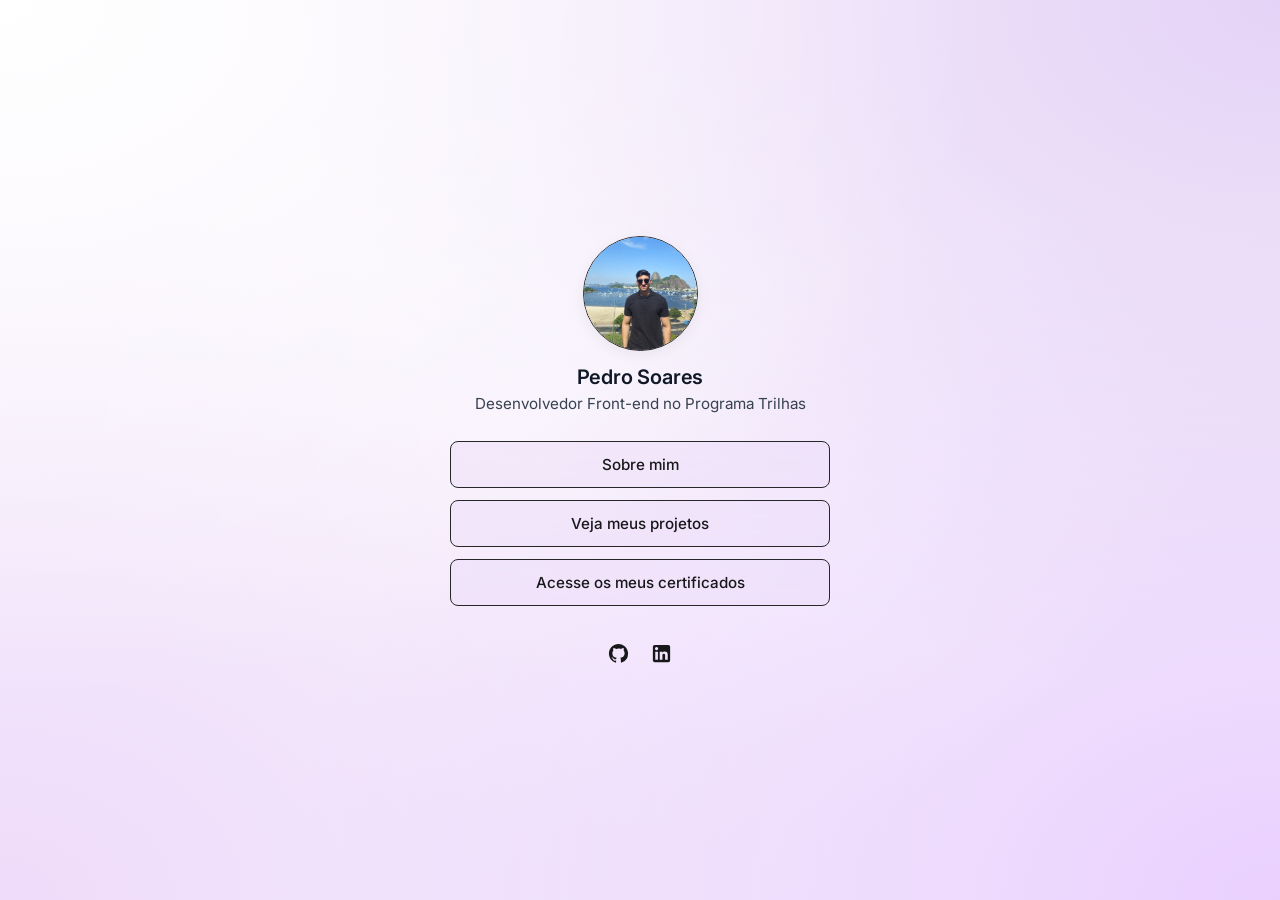
==== index.html @ 2b96a4a0 "Atualizações em "Meus projetos"" ====
<!DOCTYPE html>
<html lang="pt-BR">
<head>
  <meta charset="UTF-8">
  <meta name="viewport" content="width=device-width, initial-scale=1.0">
  <meta name="description" content="Portfólio de Pedro Soares - Desenvolvedor Front-end no Programa Trilhas">
  <title>Pedro Soares | Portfólio Front-end</title>
  <link rel="stylesheet" href="style.css">
</head>
<body>

  <main class="container">
    <!-- Cabeçalho do Perfil -->
    <header class="profile-header">
      <div class="avatar-wrapper">
        <img src="foto_perfil.jpg" alt="Foto de Pedro Soares" class="avatar-img">
      </div>
      <h1 class="profile-name">Pedro Soares</h1>
      <p class="profile-subtitle">Desenvolvedor Front-end no Programa Trilhas</p>
    </header>

    <!-- Botões de Ação Principais -->
    <nav class="nav-buttons" aria-label="Navegação principal">
      <a href="sobre-mim.html" class="btn-action">Sobre mim</a>
      <a href="projetos.html" class="btn-action">Veja meus projetos</a>
      <a href="https://drive.google.com/drive/folders/1BQlb5JMX1I1e79COlRcUY41M1XAVH2t0?usp=sharing" target="_blank" rel="noopener noreferrer" class="btn-action">Acesse os meus certificados</a>
    </nav>

    <!-- Rodapé com Redes Sociais -->
    <footer class="footer-social">
      <a href="https://github.com/PedroSoaress" target="_blank" rel="noopener noreferrer" class="social-icon-link" aria-label="Acessar perfil no GitHub" title="GitHub">
        <svg viewBox="0 0 24 24" aria-hidden="true">
          <path d="M12 2C6.477 2 2 6.484 2 12.017c0 4.425 2.865 8.18 6.839 9.504.5.092.682-.217.682-.483 0-.237-.008-.868-.013-1.703-2.782.605-3.369-1.343-3.369-1.343-.454-1.158-1.11-1.466-1.11-1.466-.908-.62.069-.608.069-.608 1.003.07 1.53 1.032 1.53 1.032.892 1.53 2.341 1.088 2.91.832.092-.647.35-1.088.636-1.338-2.22-.253-4.555-1.113-4.555-4.951 0-1.093.39-1.988 1.029-2.688-.103-.253-.446-1.272.098-2.65 0 0 .84-.27 2.75 1.026A9.564 9.564 0 0112 6.844c.85.004 1.705.115 2.504.337 1.909-1.296 2.747-1.027 2.747-1.027.546 1.379.202 2.398.1 2.651.64.7 1.028 1.595 1.028 2.688 0 3.848-2.339 4.695-4.566 4.943.359.309.678.92.678 1.855 0 1.338-.012 2.419-.012 2.747 0 .268.18.58.688.482A10.019 10.019 0 0022 12.017C22 6.484 17.522 2 12 2z"/>
        </svg>
      </a>
      <a href="https://www.linkedin.com/in/pedro-soares-1592982bb" target="_blank" rel="noopener noreferrer" class="social-icon-link" aria-label="Acessar perfil no LinkedIn" title="LinkedIn">
        <svg viewBox="0 0 24 24" aria-hidden="true">
          <path d="M19 3a2 2 0 0 1 2 2v14a2 2 0 0 1-2 2H5a2 2 0 0 1-2-2V5a2 2 0 0 1 2-2h14m-.5 15.5v-5.3a3.26 3.26 0 0 0-3.26-3.26c-.85 0-1.84.52-2.28 1.3v-1.11h-2.79v8.37h2.79v-4.93c0-.77.62-1.4 1.39-1.4a1.4 1.4 0 0 1 1.4 1.4v4.93h2.75M6.88 8.56a1.68 1.68 0 0 0 1.68-1.68c0-.93-.75-1.69-1.68-1.69a1.69 1.69 0 0 0-1.69 1.69c0 .93.76 1.68 1.69 1.68m1.39 9.94v-8.37H5.5v8.37h2.77z"/>
        </svg>
      </a>
    </footer>
  </main>

</body>
</html>
---- style.css ----
@import url('https://fonts.googleapis.com/css2?family=Inter:wght@400;500;600;700&display=swap');

/* ==========================================================================
   Reset & Base Styles
   ========================================================================== */
* {
  margin: 0;
  padding: 0;
  box-sizing: border-box;
}

html, body {
  min-height: 100vh;
  font-family: 'Inter', -apple-system, BlinkMacSystemFont, 'Segoe UI', Roboto, Helvetica, Arial, sans-serif;
  color: #18181b;
  -webkit-font-smoothing: antialiased;
  -moz-osx-font-smoothing: grayscale;
}

body {
  display: flex;
  flex-direction: column;
  align-items: center;
  justify-content: center;
  /* Fundo degradê pastel exatamente fiel ao design do Figma */
  background-color: #f7f1fb;
  background-image: 
    radial-gradient(at 0% 0%, rgba(255, 255, 255, 1) 0px, transparent 55%),
    radial-gradient(at 100% 0%, rgba(220, 195, 245, 0.65) 0px, transparent 55%),
    radial-gradient(at 100% 100%, rgba(230, 200, 255, 0.8) 0px, transparent 55%),
    radial-gradient(at 0% 100%, rgba(235, 210, 250, 0.7) 0px, transparent 55%),
    radial-gradient(at 50% 50%, rgba(255, 255, 255, 0.4) 0px, transparent 65%);
  background-attachment: fixed;
  background-size: cover;
  padding: 40px 20px;
}

/* ==========================================================================
   Layout Container
   ========================================================================== */
.container {
  width: 100%;
  max-width: 680px;
  margin: 0 auto;
  display: flex;
  flex-direction: column;
  align-items: center;
  text-align: center;
  animation: fadeIn 0.4s ease-out;
}

@keyframes fadeIn {
  from {
    opacity: 0;
    transform: translateY(8px);
  }
  to {
    opacity: 1;
    transform: translateY(0);
  }
}

/* ==========================================================================
   Header / Perfil
   ========================================================================== */
.profile-header {
  display: flex;
  flex-direction: column;
  align-items: center;
  margin-bottom: 28px;
}

.avatar-wrapper {
  width: 115px;
  height: 115px;
  border-radius: 50%;
  border: 1.5px solid #27272a;
  overflow: hidden;
  background-color: #ffffff;
  box-shadow: 0 4px 14px rgba(0, 0, 0, 0.06);
  margin-bottom: 14px;
  transition: transform 0.3s ease;
}

.avatar-wrapper:hover {
  transform: scale(1.03);
}

.avatar-img {
  width: 100%;
  height: 100%;
  object-fit: cover;
  object-position: center 25%;
  display: block;
}

.profile-name {
  font-size: 1.25rem;
  font-weight: 600;
  color: #111827;
  letter-spacing: -0.01em;
  margin-bottom: 5px;
}

.profile-subtitle {
  font-size: 0.95rem;
  font-weight: 400;
  color: #374151;
}

/* ==========================================================================
   Tela Inicial - Botões de Navegação
   ========================================================================== */
.nav-buttons {
  width: 100%;
  max-width: 380px;
  display: flex;
  flex-direction: column;
  gap: 12px;
  margin-bottom: 8px;
}

.btn-action {
  display: flex;
  align-items: center;
  justify-content: center;
  width: 100%;
  padding: 13px 20px;
  background: rgba(235, 220, 248, 0.45);
  backdrop-filter: blur(10px);
  -webkit-backdrop-filter: blur(10px);
  border: 1.2px solid #27272a;
  border-radius: 8px;
  color: #18181b;
  font-size: 0.95rem;
  font-weight: 500;
  text-decoration: none;
  cursor: pointer;
  transition: all 0.22s cubic-bezier(0.4, 0, 0.2, 1);
}

.btn-action:hover {
  background: rgba(220, 200, 245, 0.78);
  transform: translateY(-2px);
  box-shadow: 0 4px 12px rgba(124, 58, 237, 0.14);
}

.btn-action:active {
  transform: translateY(0);
}

/* ==========================================================================
   Tela Sobre Mim
   ========================================================================== */
.about-box {
  max-width: 580px;
  margin: 0 auto 24px;
}

.about-text {
  font-size: 0.95rem;
  line-height: 1.68;
  color: #1f2937;
  text-align: center;
  margin-bottom: 12px;
}

/* ==========================================================================
   Tela Meus Projetos - Grid de Cards
   ========================================================================== */
.projects-grid {
  display: grid;
  grid-template-columns: repeat(2, 1fr);
  gap: 16px;
  width: 100%;
  max-width: 680px;
  margin-bottom: 24px;
}

.project-card {
  background: rgba(235, 220, 248, 0.45);
  backdrop-filter: blur(10px);
  -webkit-backdrop-filter: blur(10px);
  border: 1.2px solid #27272a;
  border-radius: 12px;
  padding: 12px;
  display: flex;
  flex-direction: column;
  text-align: left;
  transition: all 0.25s cubic-bezier(0.4, 0, 0.2, 1);
}

.project-card:hover {
  transform: translateY(-3px);
  box-shadow: 0 6px 18px rgba(124, 58, 237, 0.16);
  border-color: #18181b;
}

.project-thumb {
  width: 100%;
  height: 135px;
  border-radius: 8px;
  overflow: hidden;
  margin-bottom: 10px;
  background-color: #ffffff;
  border: 1px solid rgba(0, 0, 0, 0.08);
}

.project-thumb img {
  width: 100%;
  height: 100%;
  object-fit: cover;
  display: block;
}

.project-title {
  font-size: 0.95rem;
  font-weight: 600;
  color: #111827;
  margin-bottom: 4px;
}

.project-desc {
  font-size: 0.82rem;
  color: #4b5563;
  line-height: 1.4;
  margin-bottom: 12px;
}

.project-link {
  display: inline-flex;
  align-items: center;
  gap: 6px;
  font-size: 0.88rem;
  font-weight: 600;
  color: #18181b;
  text-decoration: underline;
  text-underline-offset: 3px;
  margin-top: auto;
  transition: all 0.2s ease;
}

.project-link:hover {
  gap: 10px;
  color: #6d28d9;
}

/* ==========================================================================
   Botão de Retorno (Voltar)
   ========================================================================== */
.back-nav {
  margin-bottom: 18px;
}

.btn-back {
  display: inline-flex;
  align-items: center;
  gap: 6px;
  font-size: 0.86rem;
  font-weight: 500;
  color: #374151;
  text-decoration: none;
  padding: 6px 14px;
  border-radius: 20px;
  background: rgba(255, 255, 255, 0.6);
  border: 1px solid rgba(39, 39, 42, 0.2);
  backdrop-filter: blur(8px);
  transition: all 0.2s ease;
}

.btn-back:hover {
  color: #111827;
  border-color: #27272a;
  background: rgba(255, 255, 255, 0.95);
  transform: translateX(-2px);
}

/* ==========================================================================
   Rodapé & Ícones de Redes Sociais
   ========================================================================== */
.footer-social {
  margin-top: 28px;
  display: flex;
  justify-content: center;
  align-items: center;
  gap: 20px;
}

.social-icon-link {
  display: inline-flex;
  align-items: center;
  justify-content: center;
  color: #18181b;
  text-decoration: none;
  transition: transform 0.2s ease, opacity 0.2s ease, color 0.2s ease;
}

.social-icon-link svg {
  width: 23px;
  height: 23px;
  fill: currentColor;
}

.social-icon-link:hover {
  transform: scale(1.18);
  color: #6d28d9;
}

/* ==========================================================================
   Responsividade (Mobile & Tablet)
   ========================================================================== */
@media (max-width: 600px) {
  body {
    padding: 30px 16px;
    justify-content: flex-start;
  }

  .projects-grid {
    grid-template-columns: 1fr;
    max-width: 380px;
  }

  .avatar-wrapper {
    width: 100px;
    height: 100px;
  }

  .profile-name {
    font-size: 1.15rem;
  }

  .profile-subtitle {
    font-size: 0.88rem;
  }

  .nav-buttons {
    max-width: 100%;
  }

  .about-text {
    font-size: 0.9rem;
    padding: 0 4px;
  }
}
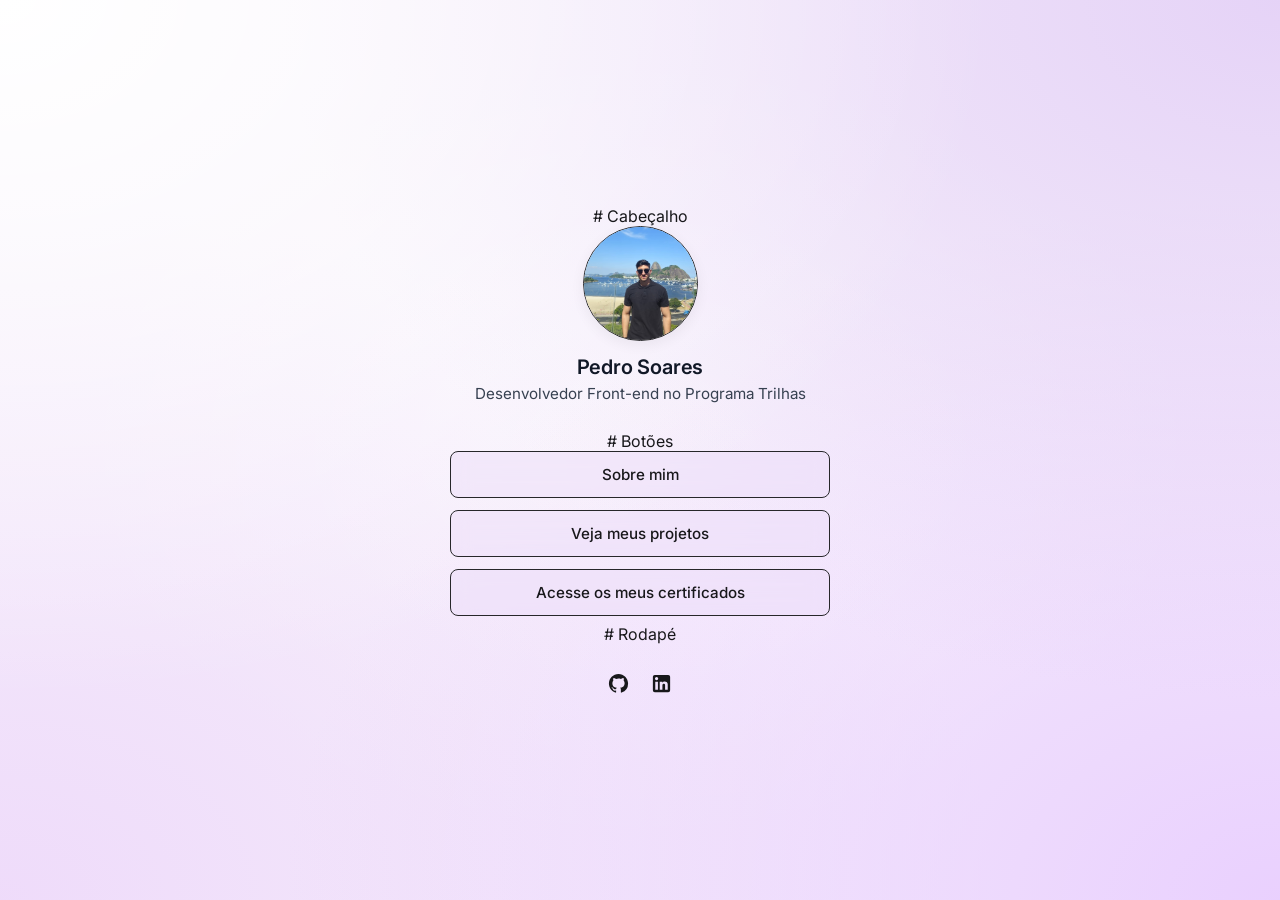
==== commit b9fa6e9a: "Alterações no readme" ====
--- a/index.html
+++ b/index.html
@@ -10,7 +10,7 @@
 <body>
 
   <main class="container">
-    <!-- Cabeçalho do Perfil -->
+    # Cabeçalho
     <header class="profile-header">
       <div class="avatar-wrapper">
         <img src="foto_perfil.jpg" alt="Foto de Pedro Soares" class="avatar-img">
@@ -19,14 +19,14 @@
       <p class="profile-subtitle">Desenvolvedor Front-end no Programa Trilhas</p>
     </header>
 
-    <!-- Botões de Ação Principais -->
+    # Botões
     <nav class="nav-buttons" aria-label="Navegação principal">
       <a href="sobre-mim.html" class="btn-action">Sobre mim</a>
       <a href="projetos.html" class="btn-action">Veja meus projetos</a>
       <a href="https://drive.google.com/drive/folders/1BQlb5JMX1I1e79COlRcUY41M1XAVH2t0?usp=sharing" target="_blank" rel="noopener noreferrer" class="btn-action">Acesse os meus certificados</a>
     </nav>
 
-    <!-- Rodapé com Redes Sociais -->
+    # Rodapé
     <footer class="footer-social">
       <a href="https://github.com/PedroSoaress" target="_blank" rel="noopener noreferrer" class="social-icon-link" aria-label="Acessar perfil no GitHub" title="GitHub">
         <svg viewBox="0 0 24 24" aria-hidden="true">
--- a/style.css
+++ b/style.css
@@ -1,8 +1,5 @@
 @import url('https://fonts.googleapis.com/css2?family=Inter:wght@400;500;600;700&display=swap');
 
-/* ==========================================================================
-   Reset & Base Styles
-   ========================================================================== */
 * {
   margin: 0;
   padding: 0;
@@ -35,9 +32,6 @@
   padding: 40px 20px;
 }
 
-/* ==========================================================================
-   Layout Container
-   ========================================================================== */
 .container {
   width: 100%;
   max-width: 680px;
@@ -60,9 +54,6 @@
   }
 }
 
-/* ==========================================================================
-   Header / Perfil
-   ========================================================================== */
 .profile-header {
   display: flex;
   flex-direction: column;
@@ -108,9 +99,6 @@
   color: #374151;
 }
 
-/* ==========================================================================
-   Tela Inicial - Botões de Navegação
-   ========================================================================== */
 .nav-buttons {
   width: 100%;
   max-width: 380px;
@@ -149,9 +137,6 @@
   transform: translateY(0);
 }
 
-/* ==========================================================================
-   Tela Sobre Mim
-   ========================================================================== */
 .about-box {
   max-width: 580px;
   margin: 0 auto 24px;
@@ -165,13 +150,10 @@
   margin-bottom: 12px;
 }
 
-/* ==========================================================================
-   Tela Meus Projetos - Grid de Cards
-   ========================================================================== */
 .projects-grid {
   display: grid;
   grid-template-columns: repeat(2, 1fr);
-  gap: 16px;
+  gap: 18px;
   width: 100%;
   max-width: 680px;
   margin-bottom: 24px;
@@ -182,8 +164,8 @@
   backdrop-filter: blur(10px);
   -webkit-backdrop-filter: blur(10px);
   border: 1.2px solid #27272a;
-  border-radius: 12px;
-  padding: 12px;
+  border-radius: 14px;
+  padding: 14px 14px 18px;
   display: flex;
   flex-direction: column;
   text-align: left;
@@ -192,18 +174,19 @@
 
 .project-card:hover {
   transform: translateY(-3px);
-  box-shadow: 0 6px 18px rgba(124, 58, 237, 0.16);
+  box-shadow: 0 8px 24px rgba(124, 58, 237, 0.18);
   border-color: #18181b;
 }
 
 .project-thumb {
   width: 100%;
-  height: 135px;
+  aspect-ratio: 16 / 9;
   border-radius: 8px;
   overflow: hidden;
-  margin-bottom: 10px;
-  background-color: #ffffff;
-  border: 1px solid rgba(0, 0, 0, 0.08);
+  margin-bottom: 12px;
+  background-color: #ede9fe;
+  border: 1px solid rgba(0, 0, 0, 0.1);
+  box-shadow: 0 2px 8px rgba(0, 0, 0, 0.05);
 }
 
 .project-thumb img {
@@ -211,20 +194,26 @@
   height: 100%;
   object-fit: cover;
   display: block;
+  transition: transform 0.35s ease;
+}
+
+.project-card:hover .project-thumb img {
+  transform: scale(1.04);
 }
 
 .project-title {
-  font-size: 0.95rem;
+  font-size: 1rem;
   font-weight: 600;
   color: #111827;
-  margin-bottom: 4px;
+  margin-bottom: 5px;
 }
 
 .project-desc {
-  font-size: 0.82rem;
+  font-size: 0.85rem;
   color: #4b5563;
-  line-height: 1.4;
-  margin-bottom: 12px;
+  line-height: 1.5;
+  margin-bottom: 16px;
+  flex-grow: 1;
 }
 
 .project-link {
@@ -245,9 +234,6 @@
   color: #6d28d9;
 }
 
-/* ==========================================================================
-   Botão de Retorno (Voltar)
-   ========================================================================== */
 .back-nav {
   margin-bottom: 18px;
 }
@@ -275,9 +261,6 @@
   transform: translateX(-2px);
 }
 
-/* ==========================================================================
-   Rodapé & Ícones de Redes Sociais
-   ========================================================================== */
 .footer-social {
   margin-top: 28px;
   display: flex;
@@ -306,9 +289,6 @@
   color: #6d28d9;
 }
 
-/* ==========================================================================
-   Responsividade (Mobile & Tablet)
-   ========================================================================== */
 @media (max-width: 600px) {
   body {
     padding: 30px 16px;
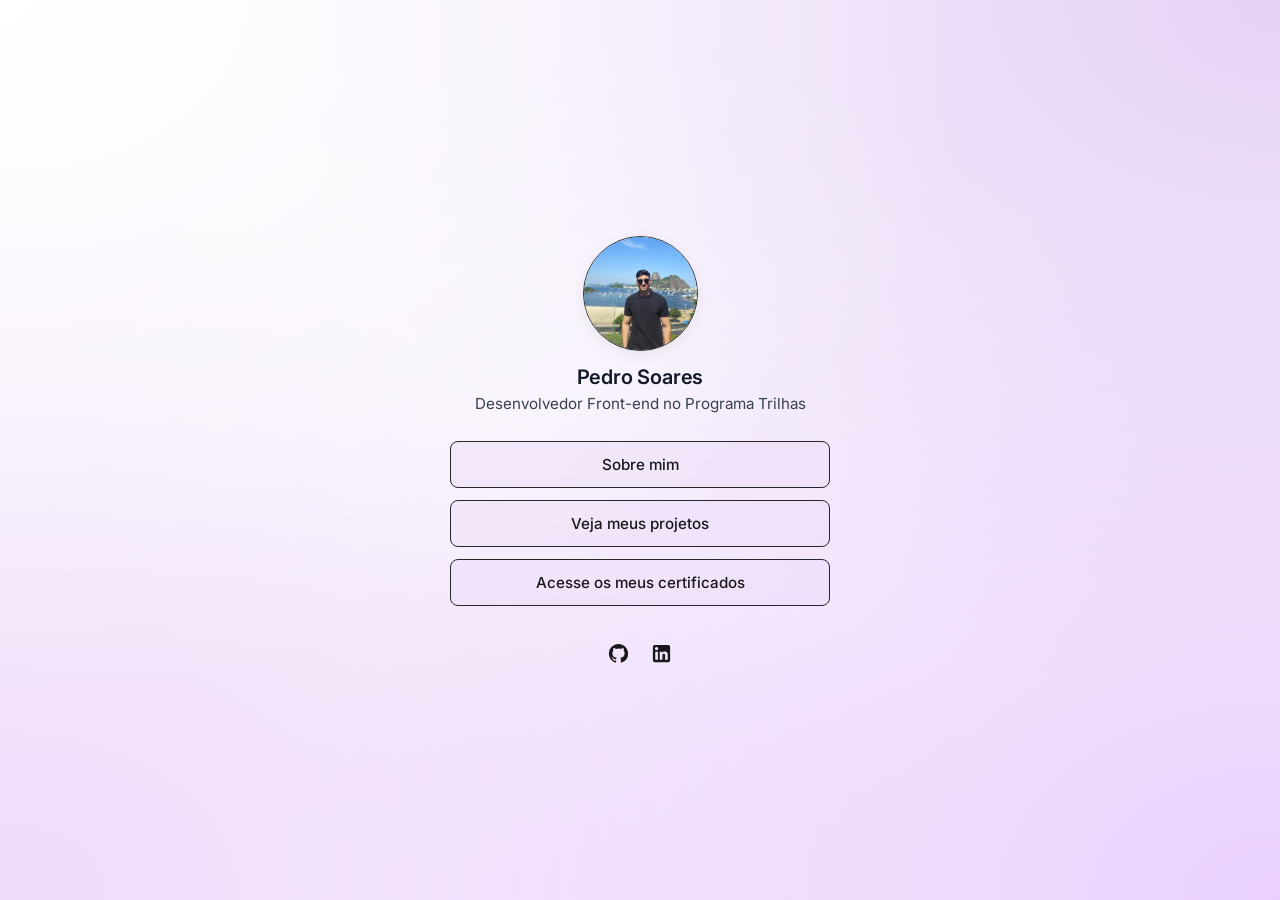
==== commit 797a8122: "Alteração nos comentários do código" ====
--- a/index.html
+++ b/index.html
@@ -10,7 +10,7 @@
 <body>
 
   <main class="container">
-    # Cabeçalho
+    <!-- Cabeçalho -->
     <header class="profile-header">
       <div class="avatar-wrapper">
         <img src="foto_perfil.jpg" alt="Foto de Pedro Soares" class="avatar-img">
@@ -19,14 +19,14 @@
       <p class="profile-subtitle">Desenvolvedor Front-end no Programa Trilhas</p>
     </header>
 
-    # Botões
+    <!-- Botões -->
     <nav class="nav-buttons" aria-label="Navegação principal">
       <a href="sobre-mim.html" class="btn-action">Sobre mim</a>
       <a href="projetos.html" class="btn-action">Veja meus projetos</a>
       <a href="https://drive.google.com/drive/folders/1BQlb5JMX1I1e79COlRcUY41M1XAVH2t0?usp=sharing" target="_blank" rel="noopener noreferrer" class="btn-action">Acesse os meus certificados</a>
     </nav>
 
-    # Rodapé
+    <!-- Rodapé -->
     <footer class="footer-social">
       <a href="https://github.com/PedroSoaress" target="_blank" rel="noopener noreferrer" class="social-icon-link" aria-label="Acessar perfil no GitHub" title="GitHub">
         <svg viewBox="0 0 24 24" aria-hidden="true">
